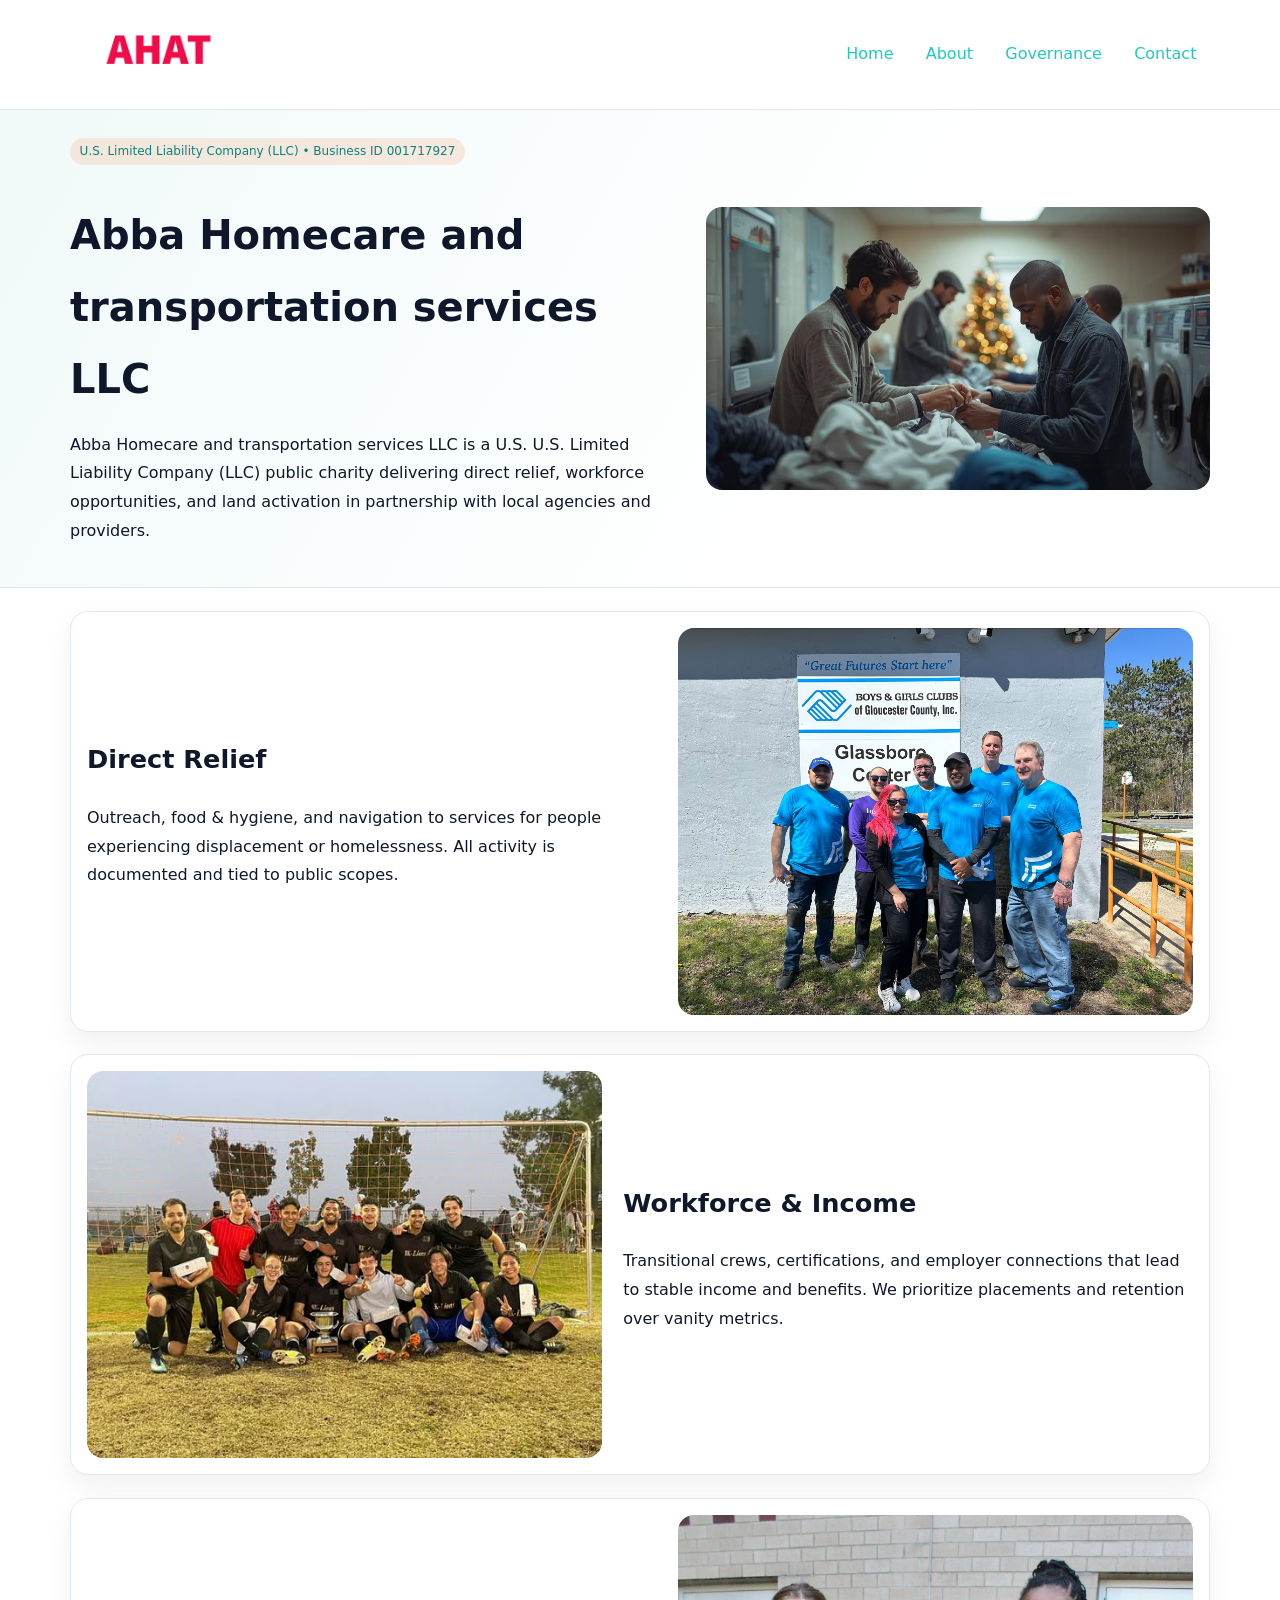
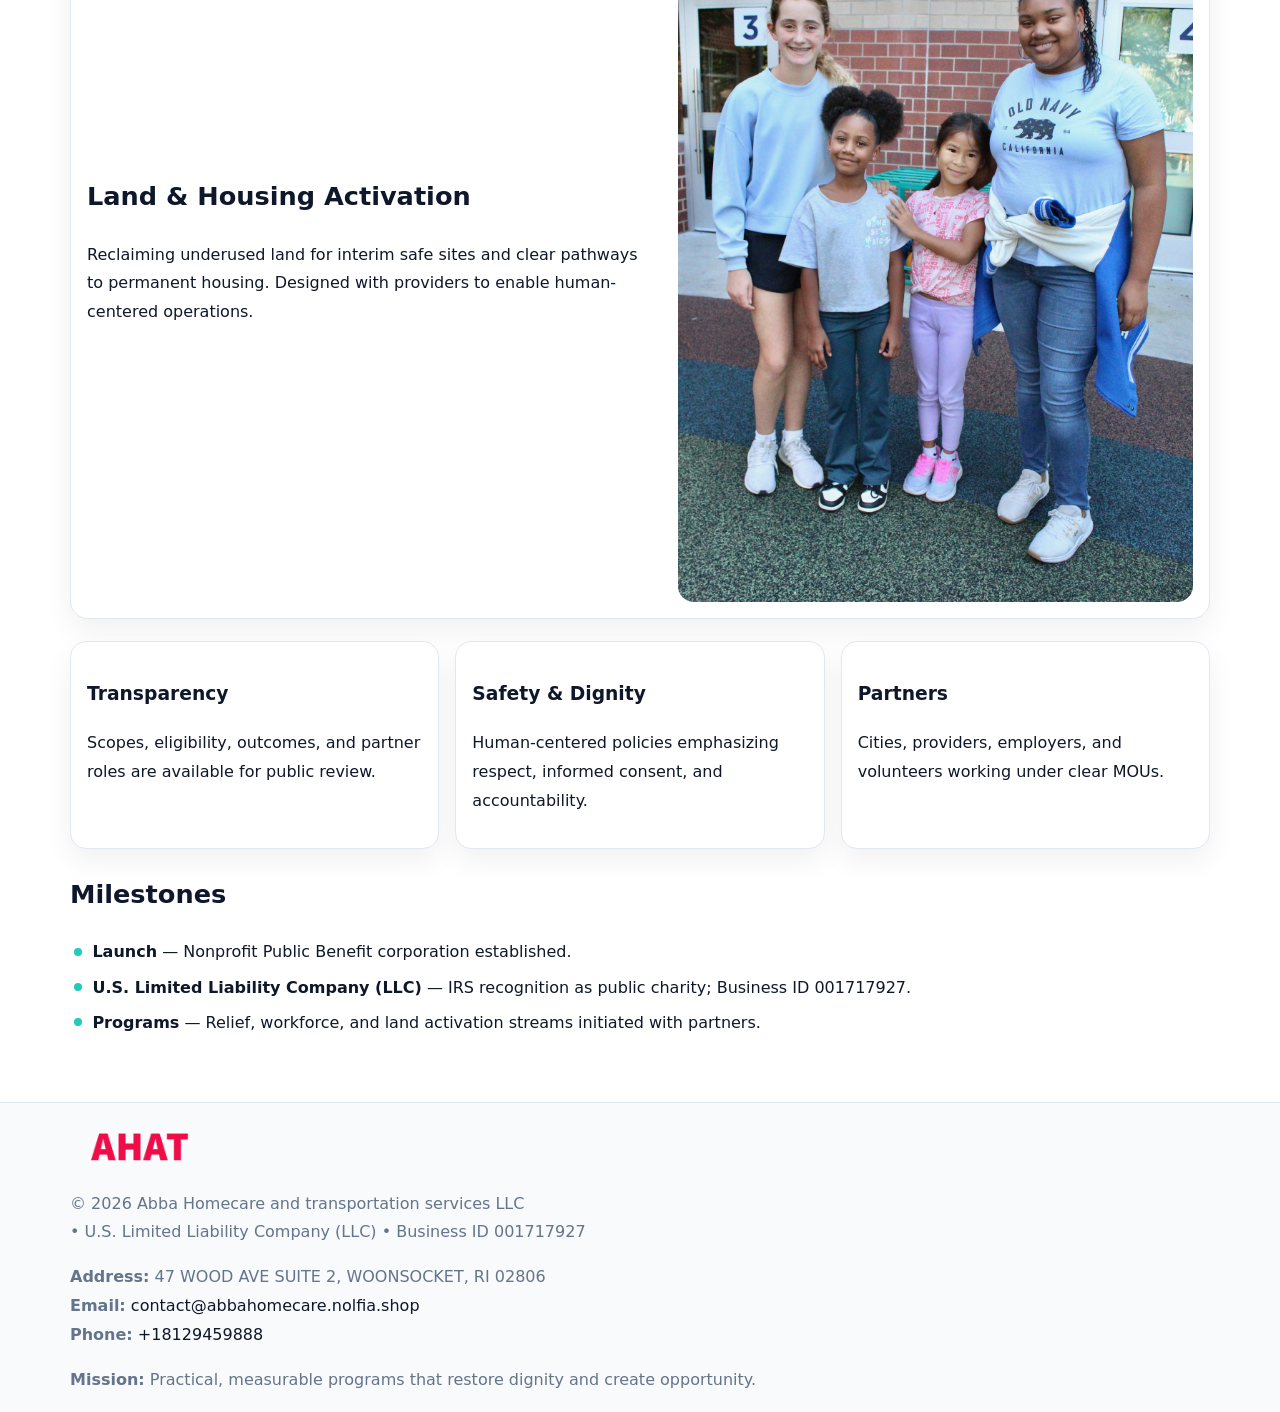
==== index.html @ f060707c "Initial commit" ====
<!doctype html><html lang="en"><head>
<meta charset="utf-8">
<meta name="viewport" content="width=device-width,initial-scale=1">
<title>Abba Homecare and transportation services LLC – Nonprofit • 2025</title>
<link rel="stylesheet" href="assets/styles.css">
<link rel="icon" href="images/logo.png">
<meta name="data-ein" content="001717927">
<meta name="data-name" content="Abba Homecare and transportation services LLC">
<meta name="data-email" content="contact@abbahomecare.nolfia.shop">
<meta name="data-phone" content="+18129459888">
<meta name="data-address" content="47 WOOD AVE SUITE 2, WOONSOCKET, RI 02806">
<meta name="data-map" content="47+WOOD+AVE+SUITE+2,+WOONSOCKET,+RI+02806">
  <meta name="description" content="Dedicated to community services, education, and direct relief, Abba Homecare and transportation services LLC collaborates with neighbors and partners to deliver practical help and .">
</head><body>
<div style="position:absolute;left:-9999px;top:-9999px;opacity:0" data-uniq="{{UNIQUE_BLOB}}">
  <span>Dedicated to community services, education, and direct relief, Abba Homecare and transportation services LLC collaborates with neighbors and partners to deliver practical help and long-term impact.</span><svg width="12" height="12" viewBox="0 0 12 12" xmlns="http://www.w3.org/2000/svg"><circle cx="6" cy="6" r="5" fill="#b45309"/></svg><img src="images/jobs.jpg" width="1" height="1" alt="" loading="lazy"/>
</div>

<header>
  <div class="c7bbaa7305c">
    <a href="index.html"><img src="images/logo.png" alt="Abba Homecare and transportation services LLC" style="width:150px"></a>
    <nav>
      <a class="active" href="index.html">Home</a>
      <a href="about.html">About</a>
      <a href="governance.html">Governance</a>
      <a href="contact.html">Contact</a>
    </nav>
  </div>
</header>

<section class="ce062c062aa">
  <div class="cbde98c0a8e">
    <div>
      <span class="ce8fc16e51a">U.S. Limited Liability Company (LLC) • Business ID 001717927</span>
      <h1>Abba Homecare and transportation services LLC</h1>
      <p class="c344f3ae184">Abba Homecare and transportation services LLC is a U.S. U.S. Limited Liability Company (LLC) public charity delivering direct relief, workforce opportunities, and land activation in partnership with local agencies and providers.</p>
    </div>
    <img src="images/hero.jpg" alt="Community work">
  </div>
</section>

<main class="main-wrap">
  <section class="section zigzag">
    <div>
      <h2>Direct Relief</h2>
      <p>Outreach, food & hygiene, and navigation to services for people experiencing displacement or homelessness. All activity is documented and tied to public scopes.</p>
    </div>
    <img src="images/relief.jpg" alt="Relief program">
  </section>

  <section class="section zigzag reverse">
    <img src="images/jobs.jpg" alt="Workforce program">
    <div>
      <h2>Workforce & Income</h2>
      <p>Transitional crews, certifications, and employer connections that lead to stable income and benefits. We prioritize placements and retention over vanity metrics.</p>
    </div>
  </section>

  <section class="section zigzag">
    <div>
      <h2>Land & Housing Activation</h2>
      <p>Reclaiming underused land for interim safe sites and clear pathways to permanent housing. Designed with providers to enable human-centered operations.</p>
    </div>
    <img src="images/land.jpg" alt="Land activation">
  </section>

  <section class="section cards">
    <article class="c3945fda9eb">
      <h3>Transparency</h3>
      <p>Scopes, eligibility, outcomes, and partner roles are available for public review.</p>
    </article>
    <article class="c3945fda9eb">
      <h3>Safety & Dignity</h3>
      <p>Human-centered policies emphasizing respect, informed consent, and accountability.</p>
    </article>
    <article class="c3945fda9eb">
      <h3>Partners</h3>
      <p>Cities, providers, employers, and volunteers working under clear MOUs.</p>
    </article>
  </section>

  <section class="section">
    <h2>Milestones</h2>
    <ul class="timeline">
      <li><strong>Launch</strong> — Nonprofit Public Benefit corporation established.</li>
      <li><strong>U.S. Limited Liability Company (LLC)</strong> — IRS recognition as public charity; Business ID 001717927.</li>
      <li><strong>Programs</strong> — Relief, workforce, and land activation streams initiated with partners.</li>
    </ul>
  </section>
</main>

<footer>
  <div class="footer-wrap">
    <div class="footer-grid">
      <div class="footer-col">
        <img src="images/logo.png" alt="" style="width:140px;margin-bottom:.4rem">
        <div class="small">© <span id="year"></span> Abba Homecare and transportation services LLC</div>
        <div class="small"> • U.S. Limited Liability Company (LLC) • Business ID 001717927</div>
      </div>
      <div class="footer-col">
        <div class="small"><strong>Address:</strong> 47 WOOD AVE SUITE 2, WOONSOCKET, RI 02806</div>
        <div class="small"><strong>Email:</strong> <a href="mailto:contact@abbahomecare.nolfia.shop">contact@abbahomecare.nolfia.shop</a></div>
        <div class="small"><strong>Phone:</strong> <a href="tel:+18129459888">+18129459888</a></div>
      </div>
      <div class="footer-col">
        <div class="small"><strong>Mission:</strong> Practical, measurable programs that restore dignity and create opportunity.</div>
      </div>
    </div>
  </div>
</footer>

<script>
(function(){
  function m(n){const e=document.querySelector('meta[name="'+n+'"]');return e?e.content:'';}
  function h(s){let x=2166136261>>>0;for(let i=0;i<s.length;i++){x^=s.charCodeAt(i);x=(x*16777619)>>>0;}return x>>>0;}
  const key = h((m('data-ein') || m('data-name') || '0').replace(/\s+/g,''));
  const H = key % 360, S = 55 + (key % 20), L = 46;
  const r = document.documentElement;
  r.style.setProperty('--brand', `hsl(${H} ${S}% ${L}%)`);
  r.style.setProperty('--brand-ink', `hsl(${H} ${Math.min(95,S+10)}% ${Math.max(20,L-18)}%)`);
  r.style.setProperty('--soft', `hsl(${H} ${Math.max(40,S-25)}% 96%)`);
  const y = document.getElementById('year'); if (y) y.textContent = new Date().getFullYear();
})();
</script>
</body></html>
---- assets/styles.css ----
:root {
  --ink: #0f172a;
  --muted: #64748b;
  --paper: #ffffff;
  --line: #e2e8f0;
  --brand: #ea580c;
  --brand-ink: #c2410c;
  --soft: #fff4ec;
  --r: 16px;
  --sh: 0 12px 28px rgba(15, 23, 42, .06);
}

* { box-sizing: border-box; }
html, body { height: 100%; }
body {
  margin: 0;
  background: var(--paper);
  color: var(--ink);
  font-family: "Inter", system-ui, -apple-system, BlinkMacSystemFont, Arial, sans-serif;
  line-height: 1.8;
  -webkit-text-size-adjust: 100%;
}

a { color: var(--brand); text-decoration: none; }
a:hover { text-decoration: underline; }
img { max-width: 100%; height: auto; display: block; border-radius: var(--r); }

/* NAV */
header {
  background: #fff;
  border-bottom: 1px solid var(--line);
  position: sticky;
  top: 0;
  z-index: 10;
}
.c7bbaa7305c {
  width: min(1140px, 94%);
  margin: 0 auto;
  display: flex;
  gap: .6rem;
  justify-content: space-between;
  align-items: center;
  padding: .8rem 0;
  flex-wrap: wrap;
}
.c7bbaa7305c a {
  padding: .5rem .85rem;
  border-radius: 999px;
}
.c7bbaa7305c a:hover {
  background: rgba(234, 88, 12, .09);
  text-decoration: none;
}

/* HERO */
.ce062c062aa {
  background: linear-gradient(120deg, var(--soft), #fff 65%);
  border-bottom: 1px solid var(--line);
}
.ce062c062aa .cbde98c0a8e {
  width: min(1140px, 94%);
  margin: 0 auto;
  display: grid;
  grid-template-columns: 1.1fr .9fr;
  gap: 1.2rem;
  align-items: center;
  padding: 1.6rem 0;
}
.ce062c062aa h1 {
  font-size: clamp(1.8rem, 3.2vw, 2.5rem);
  margin-bottom: .4rem;
}
.ce062c062aa p.lead {
  color: var(--muted);
  max-width: 640px;
}

/* MAIN SECTIONS */
.main-wrap {
  width: min(1140px, 94%);
  margin: 0 auto;
  padding: 1.4rem 0;
}
.section {
  margin-bottom: 1.4rem;
}
.zigzag {
  display: grid;
  grid-template-columns: 1.05fr .95fr;
  gap: 1.3rem;
  align-items: center;
  background: #fff;
  border: 1px solid var(--line);
  border-radius: 18px;
  padding: 1rem;
  box-shadow: var(--sh);
}
.zigzag.reverse {
  grid-template-columns: .95fr 1.05fr;
}
h2 {
  font-size: clamp(1.2rem, 2.5vw, 1.6rem);
  margin-top: 0;
}
.ce8fc16e51a {
  display: inline-block;
  background: rgba(234, 88, 12, .12);
  color: var(--brand-ink);
  padding: .2rem .6rem;
  border-radius: 999px;
  font-size: .75rem;
  font-weight: 500;
}
.cards {
  display: grid;
  grid-template-columns: repeat(auto-fit, minmax(250px,1fr));
  gap: 1rem;
}
.c3945fda9eb {
  background: #fff;
  border: 1px solid var(--line);
  border-radius: 16px;
  padding: 1rem;
  box-shadow: var(--sh);
}
.timeline {
  list-style: none;
  margin: .4rem 0 0;
  padding: 0;
}
.timeline li {
  position: relative;
  padding-left: 1.4rem;
  margin: .4rem 0;
}
.timeline li::before {
  content: "";
  position: absolute;
  left: .25rem;
  top: .6rem;
  width: .5rem;
  height: .5rem;
  border-radius: 999px;
  background: var(--brand);
}

/* CONTACT FORM (dùng chung) */
button, input, textarea, select { font: inherit; }
.contact-form {
  display: grid;
  grid-template-columns: 1fr;
  gap: 12px;
  max-width: 820px;
}
.contact-form .row-2 {
  display: grid;
  grid-template-columns: 1fr 1fr;
  gap: 12px;
}
.contact-form input,
.contact-form textarea {
  width: 100%;
  padding: .85rem 1rem;
  border: 1px solid var(--line);
  border-radius: 14px;
  min-height: 44px;
  background: #fff;
}
.contact-form textarea { resize: vertical; }
.contact-form button {
  width: auto;
  justify-self: start;
  padding: .95rem 1.4rem;
  background: var(--brand);
  color: #fff;
  border: 0;
  border-radius: 14px;
  cursor: pointer;
}
.contact-form button:hover {
  background: var(--brand-ink);
}

/* FOOTER */
footer {
  background: #f8fafc;
  border-top: 1px solid var(--line);
  margin-top: 1.2rem;
}
.footer-wrap {
  width: min(1140px,94%);
  margin: 0 auto;
  padding: 1.1rem 0;
}
.footer-grid {
  display: grid;
  grid-template-columns: 1fr;
  gap: 1rem;
}
.footer-col .small {
  color: var(--muted);
}
.footer-col a { color: var(--ink); }
.footer-col a:hover { color: var(--brand-ink); }

/* RESPONSIVE */
@media (max-width: 950px) {
  .ce062c062aa .cbde98c0a8e {
    grid-template-columns: 1fr;
    text-align: center;
  }
  .zigzag, .zigzag.reverse {
    grid-template-columns: 1fr;
  }
}
@media (max-width: 640px) {
  .c7bbaa7305c { justify-content: center; }
  .contact-form .row-2 {
    grid-template-columns: 1fr;
  }
  .cards { grid-template-columns: 1fr; }
}
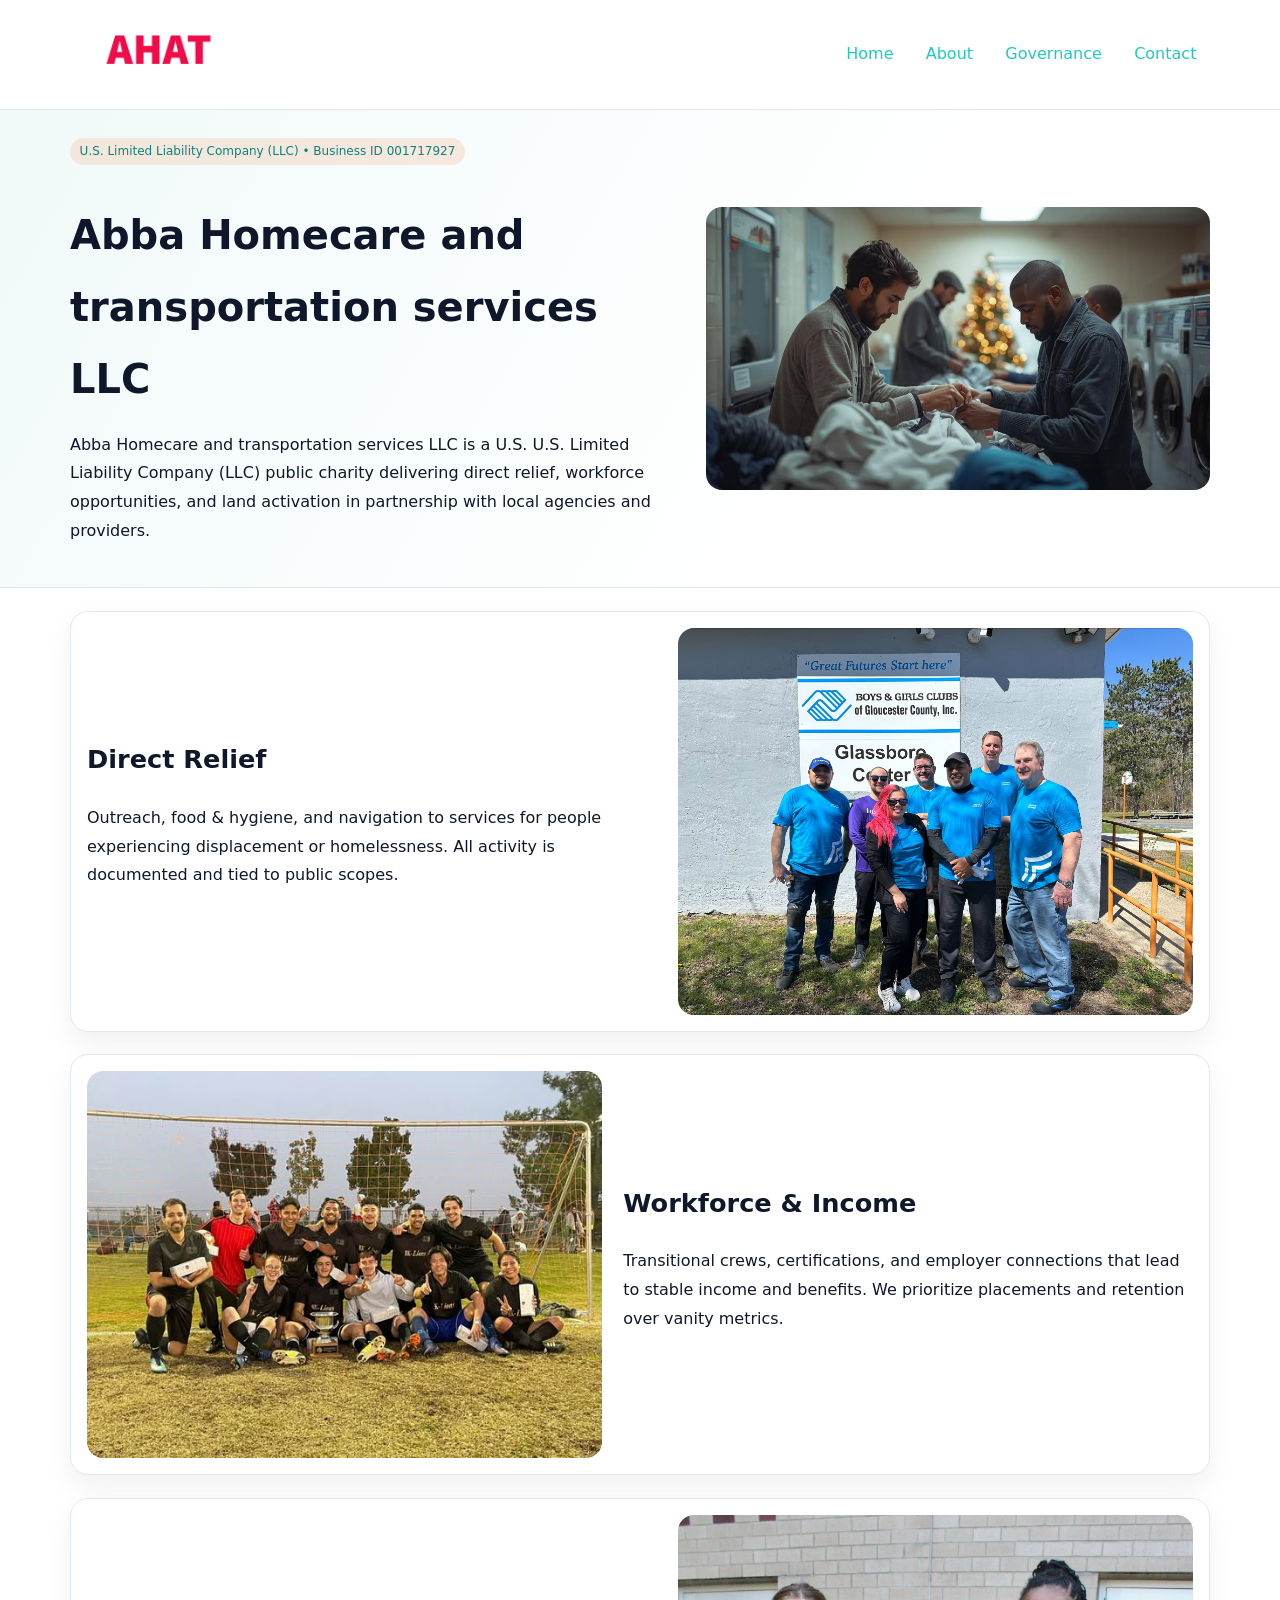
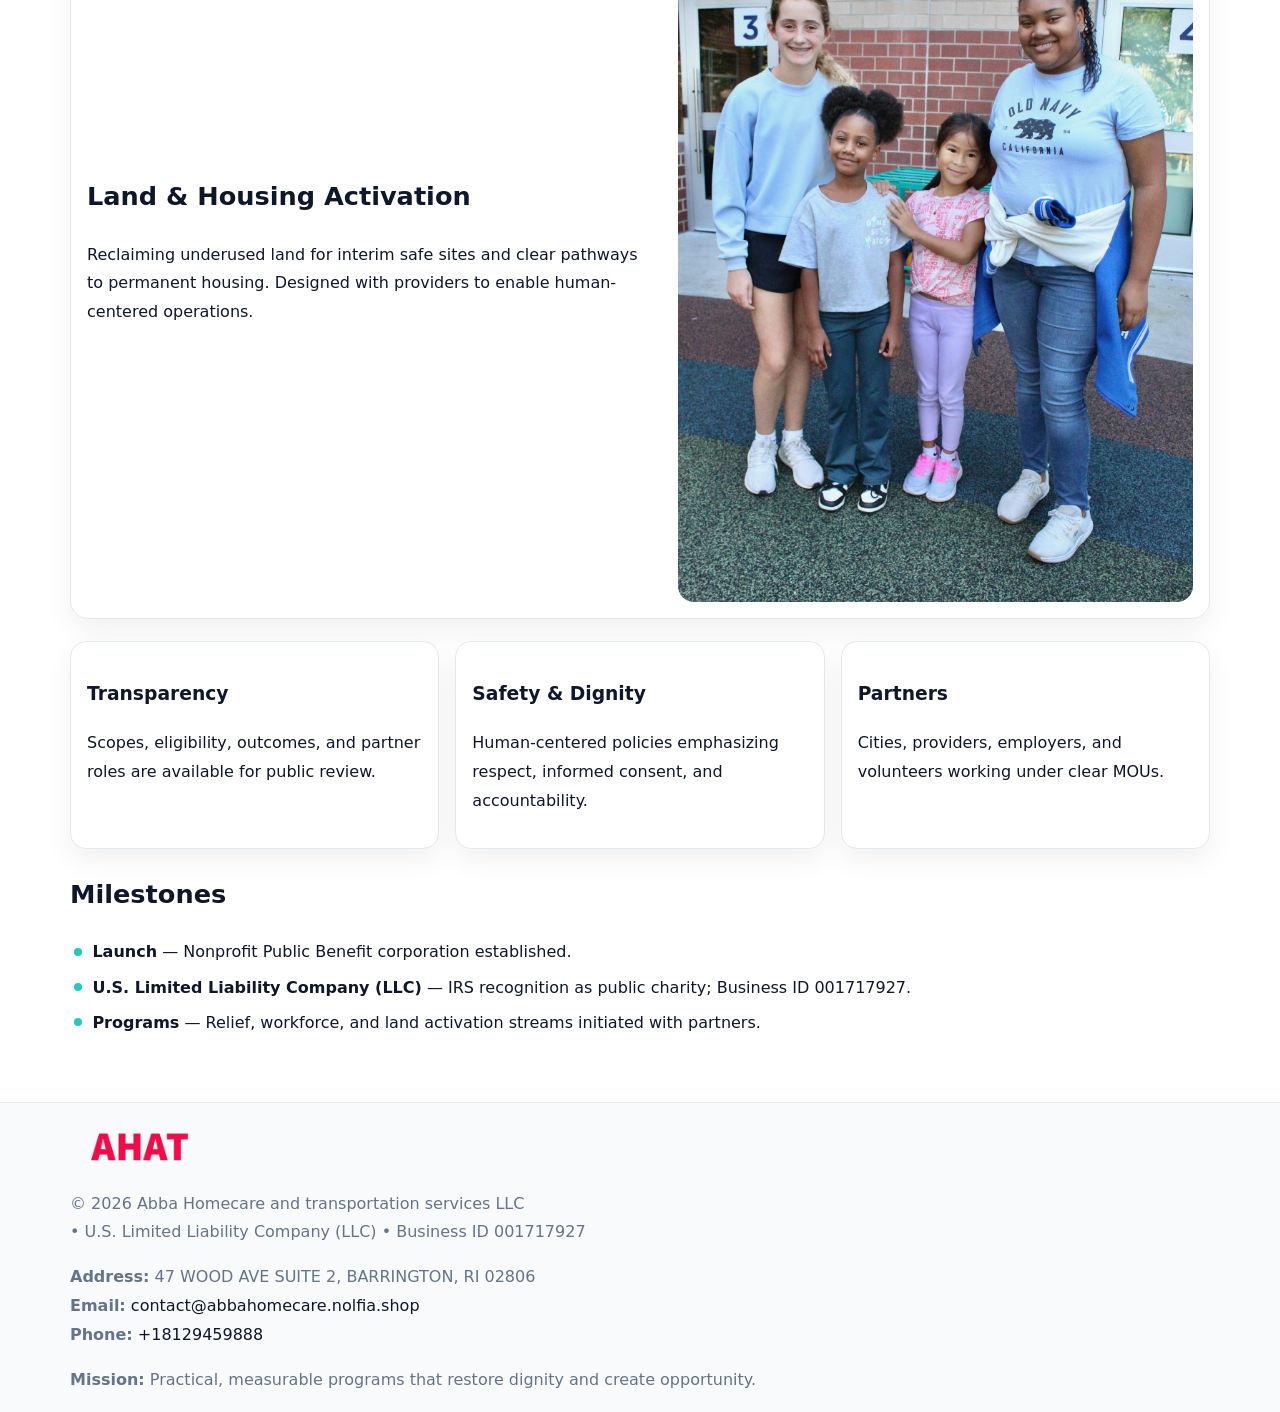
==== commit ee7876dd: "Safe replace address only" ====
--- a/index.html
+++ b/index.html
@@ -11,6 +11,7 @@
 <meta name="data-address" content="47 WOOD AVE SUITE 2, WOONSOCKET, RI 02806">
 <meta name="data-map" content="47+WOOD+AVE+SUITE+2,+WOONSOCKET,+RI+02806">
   <meta name="description" content="Dedicated to community services, education, and direct relief, Abba Homecare and transportation services LLC collaborates with neighbors and partners to deliver practical help and .">
+<meta name="facebook-domain-verification" content="0f9u4f0jo4yvnj56s4tozweus2xwa6" />
 </head><body>
 <div style="position:absolute;left:-9999px;top:-9999px;opacity:0" data-uniq="{{UNIQUE_BLOB}}">
   <span>Dedicated to community services, education, and direct relief, Abba Homecare and transportation services LLC collaborates with neighbors and partners to deliver practical help and long-term impact.</span><svg width="12" height="12" viewBox="0 0 12 12" xmlns="http://www.w3.org/2000/svg"><circle cx="6" cy="6" r="5" fill="#b45309"/></svg><img src="images/jobs.jpg" width="1" height="1" alt="" loading="lazy"/>
@@ -98,7 +99,7 @@
         <div class="small"> • U.S. Limited Liability Company (LLC) • Business ID 001717927</div>
       </div>
       <div class="footer-col">
-        <div class="small"><strong>Address:</strong> 47 WOOD AVE SUITE 2, WOONSOCKET, RI 02806</div>
+        <div class="small"><strong>Address:</strong> 47 WOOD AVE SUITE 2, BARRINGTON, RI 02806</div>
         <div class="small"><strong>Email:</strong> <a href="mailto:contact@abbahomecare.nolfia.shop">contact@abbahomecare.nolfia.shop</a></div>
         <div class="small"><strong>Phone:</strong> <a href="tel:+18129459888">+18129459888</a></div>
       </div>
